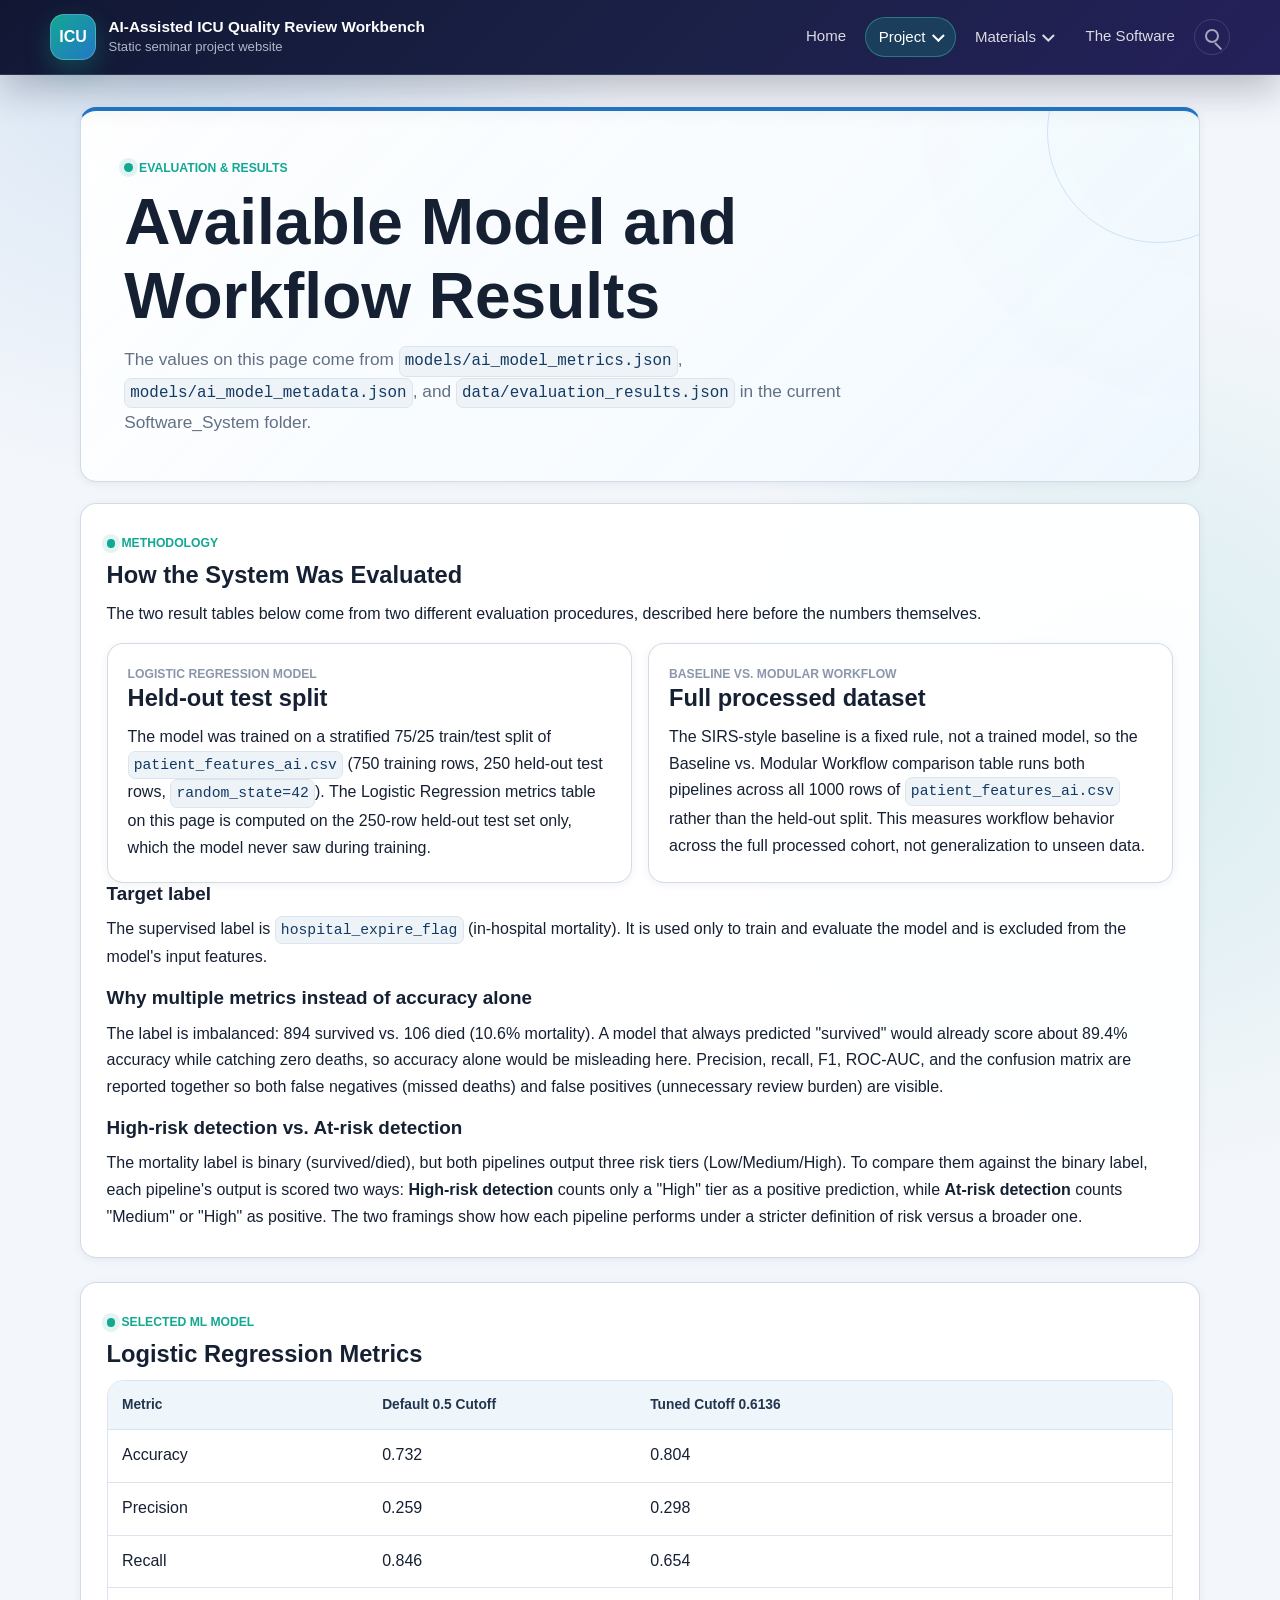
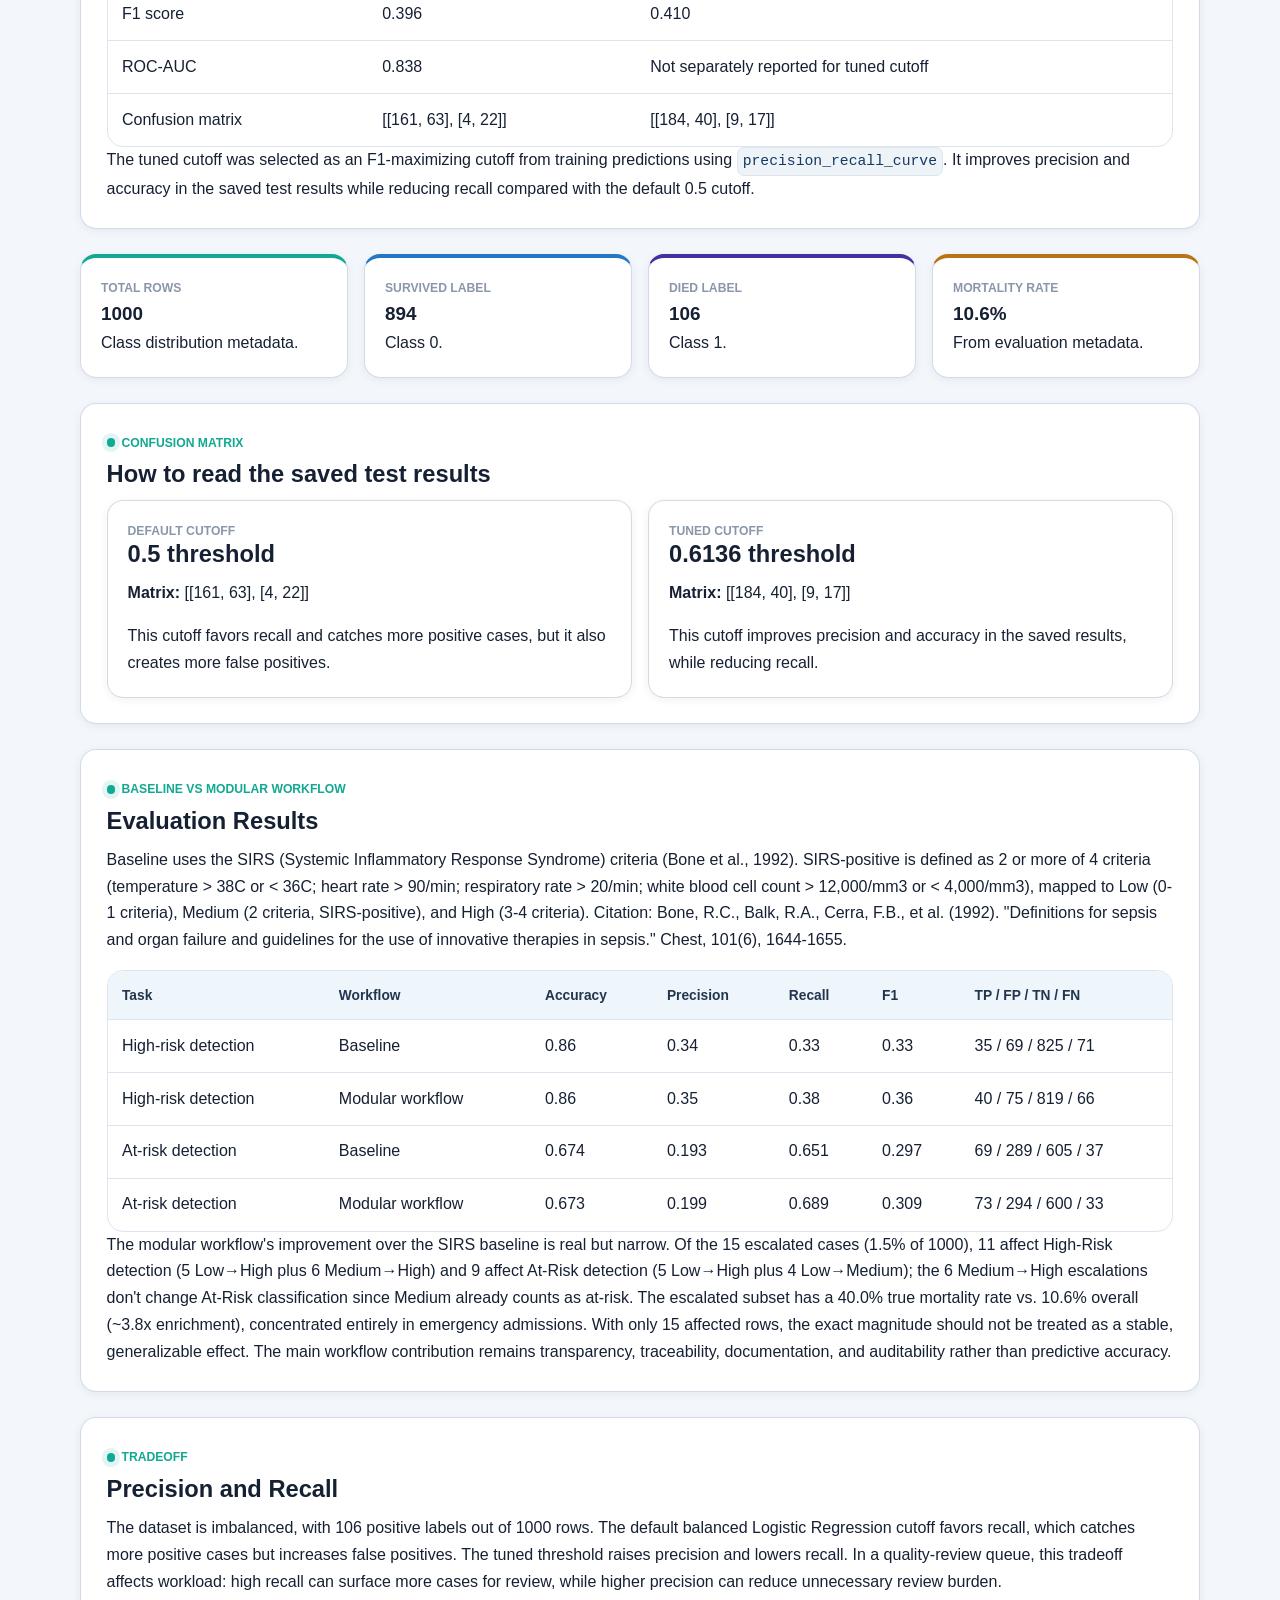
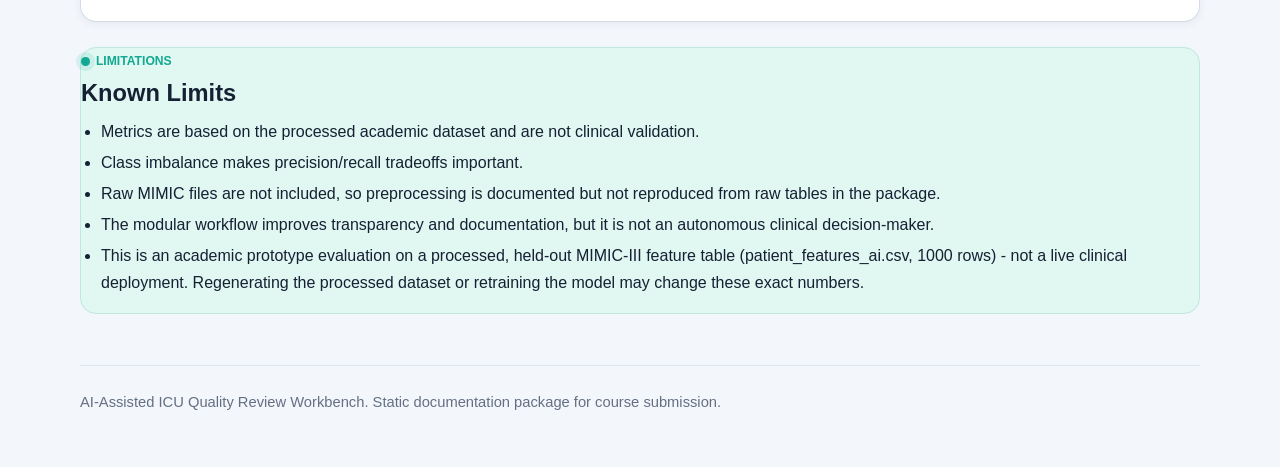
==== pages/evaluation-results.html @ 5333f2a6 "Publish updated project website" ====
<!doctype html>
<html lang="en">
<head>
  <meta charset="utf-8">
  <meta name="viewport" content="width=device-width, initial-scale=1">
  <title>Evaluation & Results - AI-Assisted ICU Quality Review Workbench</title>
  <link rel="stylesheet" href="../assets/site.css">
</head>
<body>
  <header class="topbar">
    <div class="topbar-inner">
      <a class="topbar-brand" href="../index.html" aria-label="AI-Assisted ICU Quality Review Workbench home">
        <span class="brand-mark">ICU</span>
        <span class="brand-text"><strong>AI-Assisted ICU Quality Review Workbench</strong><span>Static seminar project website</span></span>
      </a>
      <nav class="top-nav" aria-label="Primary navigation">
        <a class="nav-link" href="../index.html">Home</a>
        <div class="nav-dropdown">
          <button class="nav-trigger active" type="button" aria-haspopup="true">Project</button>
          <div class="dropdown-menu">
            <a href="research-question.html">Research Question &amp; Goals</a>
            <a href="system-overview.html">Workbench Overview</a>
            <a href="architecture.html">Architecture</a>
            <a href="dataset-preprocessing.html">Dataset &amp; Preprocessing</a>
            <a href="ai-methodology.html">AI Methodology</a>
            <a href="evaluation-results.html">Evaluation &amp; Results</a>
            <a href="development-process.html">Development Process</a>
          </div>
        </div>
        <div class="nav-dropdown">
          <button class="nav-trigger" type="button" aria-haspopup="true">Materials</button>
          <div class="dropdown-menu">
            <a href="related-work.html">Related Work / Articles</a>
            <a href="user-manual.html">User Manual</a>
            <a href="team.html">Team</a>
            <a href="downloads.html">Downloads</a>
          </div>
        </div>
        <a class="nav-link" href="software-system.html">The Software</a>
        <span class="search-icon" aria-hidden="true"></span>
      </nav>
    </div>
  </header>
  <main class="main-content">
    <section class="page-panel">
      <span class="eyebrow">Evaluation &amp; Results</span>
      <h1>Available Model and Workflow Results</h1>
      <p class="lead">The values on this page come from <code>models/ai_model_metrics.json</code>, <code>models/ai_model_metadata.json</code>, and <code>data/evaluation_results.json</code> in the current Software_System folder.</p>
    </section>

    <section class="section page-panel">
      <span class="eyebrow">Methodology</span>
      <h2>How the System Was Evaluated</h2>
      <p>The two result tables below come from two different evaluation procedures, described here before the numbers themselves.</p>
      <div class="grid two">
        <article class="card">
          <span>Logistic Regression model</span>
          <h2>Held-out test split</h2>
          <p>The model was trained on a stratified 75/25 train/test split of <code>patient_features_ai.csv</code> (750 training rows, 250 held-out test rows, <code>random_state=42</code>). The Logistic Regression metrics table on this page is computed on the 250-row held-out test set only, which the model never saw during training.</p>
        </article>
        <article class="card">
          <span>Baseline vs. modular workflow</span>
          <h2>Full processed dataset</h2>
          <p>The SIRS-style baseline is a fixed rule, not a trained model, so the Baseline vs. Modular Workflow comparison table runs both pipelines across all 1000 rows of <code>patient_features_ai.csv</code> rather than the held-out split. This measures workflow behavior across the full processed cohort, not generalization to unseen data.</p>
        </article>
      </div>
      <h3>Target label</h3>
      <p>The supervised label is <code>hospital_expire_flag</code> (in-hospital mortality). It is used only to train and evaluate the model and is excluded from the model's input features.</p>
      <h3>Why multiple metrics instead of accuracy alone</h3>
      <p>The label is imbalanced: 894 survived vs. 106 died (10.6% mortality). A model that always predicted "survived" would already score about 89.4% accuracy while catching zero deaths, so accuracy alone would be misleading here. Precision, recall, F1, ROC-AUC, and the confusion matrix are reported together so both false negatives (missed deaths) and false positives (unnecessary review burden) are visible.</p>
      <h3>High-risk detection vs. At-risk detection</h3>
      <p>The mortality label is binary (survived/died), but both pipelines output three risk tiers (Low/Medium/High). To compare them against the binary label, each pipeline's output is scored two ways: <strong>High-risk detection</strong> counts only a "High" tier as a positive prediction, while <strong>At-risk detection</strong> counts "Medium" or "High" as positive. The two framings show how each pipeline performs under a stricter definition of risk versus a broader one.</p>
    </section>

    <section class="section page-panel">
      <span class="eyebrow">Selected ML Model</span>
      <h2>Logistic Regression Metrics</h2>
      <div class="table-wrap">
        <table>
          <thead><tr><th>Metric</th><th>Default 0.5 Cutoff</th><th>Tuned Cutoff 0.6136</th></tr></thead>
          <tbody>
            <tr><td>Accuracy</td><td>0.732</td><td>0.804</td></tr>
            <tr><td>Precision</td><td>0.259</td><td>0.298</td></tr>
            <tr><td>Recall</td><td>0.846</td><td>0.654</td></tr>
            <tr><td>F1 score</td><td>0.396</td><td>0.410</td></tr>
            <tr><td>ROC-AUC</td><td>0.838</td><td>Not separately reported for tuned cutoff</td></tr>
            <tr><td>Confusion matrix</td><td>[[161, 63], [4, 22]]</td><td>[[184, 40], [9, 17]]</td></tr>
          </tbody>
        </table>
      </div>
      <p>The tuned cutoff was selected as an F1-maximizing cutoff from training predictions using <code>precision_recall_curve</code>. It improves precision and accuracy in the saved test results while reducing recall compared with the default 0.5 cutoff.</p>
    </section>

    <section class="section grid four">
      <div class="metric summary-card"><span>Total rows</span><strong>1000</strong><p>Class distribution metadata.</p></div>
      <div class="metric summary-card"><span>Survived label</span><strong>894</strong><p>Class 0.</p></div>
      <div class="metric summary-card"><span>Died label</span><strong>106</strong><p>Class 1.</p></div>
      <div class="metric summary-card"><span>Mortality rate</span><strong>10.6%</strong><p>From evaluation metadata.</p></div>
    </section>

    <section class="section page-panel">
      <span class="eyebrow">Confusion Matrix</span>
      <h2>How to read the saved test results</h2>
      <div class="grid two">
        <article class="card">
          <span>Default cutoff</span>
          <h2>0.5 threshold</h2>
          <p><strong>Matrix:</strong> [[161, 63], [4, 22]]</p>
          <p>This cutoff favors recall and catches more positive cases, but it also creates more false positives.</p>
        </article>
        <article class="card">
          <span>Tuned cutoff</span>
          <h2>0.6136 threshold</h2>
          <p><strong>Matrix:</strong> [[184, 40], [9, 17]]</p>
          <p>This cutoff improves precision and accuracy in the saved results, while reducing recall.</p>
        </article>
      </div>
    </section>

    <section class="section page-panel">
      <span class="eyebrow">Baseline vs Modular Workflow</span>
      <h2>Evaluation Results</h2>
      <p>Baseline uses the SIRS (Systemic Inflammatory Response Syndrome) criteria (Bone et al., 1992). SIRS-positive is defined as 2 or more of 4 criteria (temperature &gt; 38C or &lt; 36C; heart rate &gt; 90/min; respiratory rate &gt; 20/min; white blood cell count &gt; 12,000/mm3 or &lt; 4,000/mm3), mapped to Low (0-1 criteria), Medium (2 criteria, SIRS-positive), and High (3-4 criteria). Citation: Bone, R.C., Balk, R.A., Cerra, F.B., et al. (1992). "Definitions for sepsis and organ failure and guidelines for the use of innovative therapies in sepsis." Chest, 101(6), 1644-1655.</p>
      <div class="table-wrap">
        <table>
          <thead><tr><th>Task</th><th>Workflow</th><th>Accuracy</th><th>Precision</th><th>Recall</th><th>F1</th><th>TP / FP / TN / FN</th></tr></thead>
          <tbody>
            <tr><td>High-risk detection</td><td>Baseline</td><td>0.86</td><td>0.34</td><td>0.33</td><td>0.33</td><td>35 / 69 / 825 / 71</td></tr>
            <tr><td>High-risk detection</td><td>Modular workflow</td><td>0.86</td><td>0.35</td><td>0.38</td><td>0.36</td><td>40 / 75 / 819 / 66</td></tr>
            <tr><td>At-risk detection</td><td>Baseline</td><td>0.674</td><td>0.193</td><td>0.651</td><td>0.297</td><td>69 / 289 / 605 / 37</td></tr>
            <tr><td>At-risk detection</td><td>Modular workflow</td><td>0.673</td><td>0.199</td><td>0.689</td><td>0.309</td><td>73 / 294 / 600 / 33</td></tr>
          </tbody>
        </table>
      </div>
      <p>The modular workflow's improvement over the SIRS baseline is real but narrow. Of the 15 escalated cases (1.5% of 1000), 11 affect High-Risk detection (5 Low&rarr;High plus 6 Medium&rarr;High) and 9 affect At-Risk detection (5 Low&rarr;High plus 4 Low&rarr;Medium); the 6 Medium&rarr;High escalations don't change At-Risk classification since Medium already counts as at-risk. The escalated subset has a 40.0% true mortality rate vs. 10.6% overall (~3.8x enrichment), concentrated entirely in emergency admissions. With only 15 affected rows, the exact magnitude should not be treated as a stable, generalizable effect. The main workflow contribution remains transparency, traceability, documentation, and auditability rather than predictive accuracy.</p>
    </section>

    <section class="section page-panel">
      <span class="eyebrow">Tradeoff</span>
      <h2>Precision and Recall</h2>
      <p>The dataset is imbalanced, with 106 positive labels out of 1000 rows. The default balanced Logistic Regression cutoff favors recall, which catches more positive cases but increases false positives. The tuned threshold raises precision and lowers recall. In a quality-review queue, this tradeoff affects workload: high recall can surface more cases for review, while higher precision can reduce unnecessary review burden.</p>
    </section>

    <section class="section notice">
      <span class="eyebrow">Limitations</span>
      <h2>Known Limits</h2>
      <ul>
        <li>Metrics are based on the processed academic dataset and are not clinical validation.</li>
        <li>Class imbalance makes precision/recall tradeoffs important.</li>
        <li>Raw MIMIC files are not included, so preprocessing is documented but not reproduced from raw tables in the package.</li>
        <li>The modular workflow improves transparency and documentation, but it is not an autonomous clinical decision-maker.</li>
        <li>This is an academic prototype evaluation on a processed, held-out MIMIC-III feature table (patient_features_ai.csv, 1000 rows) - not a live clinical deployment. Regenerating the processed dataset or retraining the model may change these exact numbers.</li>
      </ul>
    </section>
        </main>
  <footer class="site-footer">
        <p>AI-Assisted ICU Quality Review Workbench. Static documentation package for course submission.</p>
      </footer>
</body>
</html>
---- assets/site.css ----
:root {
  --bg: #f3f6fb;
  --surface: #ffffff;
  --surface-soft: #f8fbff;
  --ink: #162033;
  --muted: #637083;
  --subtle: #8a97aa;
  --line: #dce5ef;
  --nav: #111733;
  --nav-2: #1b2147;
  --purple: #4330a3;
  --blue: #2377c7;
  --blue-dark: #144b83;
  --teal: #12a891;
  --teal-soft: #e0f7f2;
  --amber: #b87316;
  --shadow-sm: 0 2px 10px rgba(22, 32, 51, 0.06);
  --shadow-md: 0 18px 45px rgba(22, 32, 51, 0.12);
  --shadow-lg: 0 28px 70px rgba(14, 20, 46, 0.2);
  --radius: 16px;
  --radius-sm: 10px;
}

* {
  box-sizing: border-box;
}

html {
  scroll-behavior: smooth;
}

body {
  margin: 0;
  overflow-x: hidden;
  background:
    radial-gradient(circle at 12% 0%, rgba(35, 119, 199, 0.14), transparent 30rem),
    radial-gradient(circle at 88% 20%, rgba(18, 168, 145, 0.12), transparent 28rem),
    var(--bg);
  color: var(--ink);
  font-family: Arial, Helvetica, sans-serif;
  font-size: 16px;
  line-height: 1.68;
}

a {
  color: var(--blue);
}

a:hover,
a:focus {
  color: var(--teal);
}

code {
  display: inline-block;
  max-width: 100%;
  overflow-wrap: anywhere;
  background: #eef3f8;
  border: 1px solid var(--line);
  border-radius: 7px;
  padding: 0.06rem 0.32rem;
  color: #123a63;
  font-size: 0.92em;
}

.topbar {
  position: sticky;
  top: 0;
  z-index: 50;
  background: linear-gradient(135deg, var(--nav), var(--nav-2) 54%, #24205a);
  border-bottom: 1px solid rgba(255, 255, 255, 0.12);
  box-shadow: 0 16px 36px rgba(12, 18, 42, 0.24);
}

.topbar-inner {
  width: min(1180px, calc(100% - 2rem));
  margin: 0 auto;
  min-height: 74px;
  display: flex;
  align-items: center;
  justify-content: space-between;
  gap: 1.5rem;
}

.topbar-brand {
  min-width: 260px;
  display: grid;
  grid-template-columns: 46px minmax(0, 1fr);
  gap: 0.78rem;
  align-items: center;
  color: #ffffff;
  text-decoration: none;
}

.brand-mark {
  display: inline-grid;
  width: 46px;
  height: 46px;
  place-items: center;
  border: 1px solid rgba(255, 255, 255, 0.22);
  border-radius: 14px;
  background: linear-gradient(135deg, var(--teal), var(--blue));
  color: #ffffff;
  font-weight: 800;
  box-shadow: 0 10px 26px rgba(18, 168, 145, 0.32);
}

.brand-text strong {
  display: block;
  color: #ffffff;
  font-size: 0.96rem;
  line-height: 1.22;
}

.brand-text span {
  display: block;
  margin-top: 0.14rem;
  color: rgba(235, 243, 255, 0.72);
  font-size: 0.82rem;
  line-height: 1.25;
}

.top-nav {
  display: flex;
  align-items: center;
  justify-content: flex-end;
  gap: 0.35rem;
}

.nav-link,
.nav-trigger {
  min-height: 40px;
  border: 1px solid transparent;
  border-radius: 999px;
  background: transparent;
  color: rgba(255, 255, 255, 0.84);
  padding: 0.54rem 0.78rem;
  text-decoration: none;
  font: inherit;
  font-size: 0.94rem;
  line-height: 1.2;
  cursor: pointer;
}

.nav-link:hover,
.nav-link:focus,
.nav-trigger:hover,
.nav-trigger:focus {
  color: #ffffff;
  border-color: rgba(255, 255, 255, 0.2);
  background: rgba(255, 255, 255, 0.1);
}

.nav-link.active,
.nav-trigger.active {
  color: #ffffff;
  background: rgba(18, 168, 145, 0.22);
  border-color: rgba(66, 232, 212, 0.34);
}

.nav-trigger::after {
  content: "";
  display: inline-block;
  width: 0.42rem;
  height: 0.42rem;
  margin-left: 0.52rem;
  border-right: 2px solid currentColor;
  border-bottom: 2px solid currentColor;
  transform: translateY(-0.12rem) rotate(45deg);
}

.nav-dropdown {
  position: relative;
}

.dropdown-menu {
  position: absolute;
  right: 0;
  top: calc(100% + 0.55rem);
  min-width: 260px;
  display: grid;
  gap: 0.22rem;
  padding: 0.65rem;
  border: 1px solid rgba(255, 255, 255, 0.14);
  border-radius: 16px;
  background: rgba(18, 24, 52, 0.98);
  box-shadow: var(--shadow-lg);
  opacity: 0;
  visibility: hidden;
  transform: translateY(-6px);
  transition: opacity 140ms ease, transform 140ms ease, visibility 140ms ease;
}

.nav-dropdown:hover .dropdown-menu,
.nav-dropdown:focus-within .dropdown-menu {
  opacity: 1;
  visibility: visible;
  transform: translateY(0);
}

.dropdown-menu a {
  border-radius: 10px;
  color: rgba(255, 255, 255, 0.86);
  padding: 0.64rem 0.72rem;
  text-decoration: none;
  line-height: 1.25;
}

.dropdown-menu a:hover,
.dropdown-menu a:focus {
  background: rgba(66, 232, 212, 0.13);
  color: #ffffff;
}

.search-icon {
  position: relative;
  display: inline-block;
  width: 36px;
  height: 36px;
  border: 1px solid rgba(255, 255, 255, 0.18);
  border-radius: 999px;
  opacity: 0.78;
}

.search-icon::before {
  content: "";
  position: absolute;
  width: 10px;
  height: 10px;
  left: 10px;
  top: 9px;
  border: 2px solid rgba(255, 255, 255, 0.76);
  border-radius: 50%;
}

.search-icon::after {
  content: "";
  position: absolute;
  width: 9px;
  height: 2px;
  left: 20px;
  top: 22px;
  background: rgba(255, 255, 255, 0.76);
  transform: rotate(45deg);
  transform-origin: left center;
}

.main-content,
.site-footer {
  width: min(1120px, calc(100% - 2rem));
  margin: 0 auto;
}

.main-content {
  padding: 2rem 0 3.2rem;
}

.site-footer {
  border-top: 1px solid var(--line);
  color: var(--muted);
  padding: 1.5rem 0 2.4rem;
  font-size: 0.92rem;
}

.home-hero,
.hero {
  min-height: 520px;
  display: grid;
  grid-template-columns: minmax(0, 1.35fr) minmax(280px, 0.65fr);
  gap: 1.2rem;
  align-items: stretch;
}

.hero-panel,
.hero-aside,
.page-panel,
.card,
.notice,
.metric,
.download-item,
.team-card {
  border: 1px solid rgba(203, 214, 227, 0.86);
  border-radius: var(--radius);
  background: rgba(255, 255, 255, 0.94);
  box-shadow: var(--shadow-sm);
}

.hero-panel {
  position: relative;
  overflow: hidden;
  display: flex;
  flex-direction: column;
  justify-content: center;
  min-height: 520px;
  padding: clamp(2rem, 5vw, 4.4rem);
  background:
    linear-gradient(135deg, rgba(17, 23, 51, 0.9), rgba(34, 31, 89, 0.82)),
    url("hero-bg.svg") center/cover no-repeat;
  color: #ffffff;
  border: 0;
  box-shadow: var(--shadow-lg);
}

.hero-panel::after {
  content: "";
  position: absolute;
  inset: auto -80px -120px auto;
  width: 320px;
  height: 320px;
  border-radius: 50%;
  background: radial-gradient(circle, rgba(66, 232, 212, 0.26), transparent 68%);
}

.hero-panel > * {
  position: relative;
  z-index: 1;
}

.hero-aside {
  display: grid;
  align-content: space-between;
  gap: 1.4rem;
  padding: 1.5rem;
  background: linear-gradient(180deg, #ffffff, #f7fbff);
}

.page-panel:first-child {
  position: relative;
  overflow: hidden;
  padding: clamp(1.6rem, 4vw, 2.7rem);
  background:
    linear-gradient(135deg, rgba(255, 255, 255, 0.96), rgba(240, 248, 255, 0.9)),
    radial-gradient(circle at 100% 0%, rgba(18, 168, 145, 0.12), transparent 22rem);
  border-top: 4px solid var(--blue);
}

.page-panel:first-child::after {
  content: "";
  position: absolute;
  right: -70px;
  top: -90px;
  width: 220px;
  height: 220px;
  border: 1px solid rgba(35, 119, 199, 0.18);
  border-radius: 50%;
}

.team-panel:first-child::after {
  display: none;
}

.page-panel,
.card,
.metric,
.download-item,
.team-card {
  padding: 1.25rem;
}

.page-panel {
  padding: 1.6rem;
}

.eyebrow {
  display: inline-flex;
  align-items: center;
  gap: 0.38rem;
  margin-bottom: 0.52rem;
  color: var(--teal);
  font-size: 0.76rem;
  font-weight: 800;
  letter-spacing: 0;
  text-transform: uppercase;
}

.eyebrow::before {
  content: "";
  width: 0.55rem;
  height: 0.55rem;
  border-radius: 50%;
  background: currentColor;
  box-shadow: 0 0 0 5px rgba(18, 168, 145, 0.12);
}

.hero-panel .eyebrow {
  color: #73f2e1;
}

h1,
h2,
h3,
h4 {
  margin: 0 0 0.72rem;
  line-height: 1.15;
  letter-spacing: 0;
}

h1 {
  max-width: 880px;
  font-size: clamp(2.25rem, 5vw, 4.6rem);
}

h2 {
  font-size: 1.48rem;
}

h3 {
  font-size: 1.18rem;
}

h4 {
  font-size: 1.02rem;
}

p {
  margin: 0 0 1rem;
}

.lead {
  max-width: 780px;
  color: var(--muted);
  font-size: 1.08rem;
}

.hero-panel .lead {
  color: rgba(243, 249, 255, 0.88);
  font-size: clamp(1.06rem, 2vw, 1.22rem);
}

.hero-subtitle {
  margin: -0.3rem 0 1rem;
  color: #95fff0;
  font-size: clamp(1.16rem, 2.2vw, 1.55rem);
  font-weight: 700;
}

.hero-actions {
  display: flex;
  flex-wrap: wrap;
  gap: 0.78rem;
  margin-top: 1.4rem;
}

.button {
  display: inline-flex;
  align-items: center;
  justify-content: center;
  min-height: 44px;
  border: 1px solid transparent;
  border-radius: 999px;
  background: linear-gradient(135deg, var(--teal), var(--blue));
  color: #ffffff;
  padding: 0.62rem 1rem;
  text-decoration: none;
  font-weight: 800;
  line-height: 1.25;
  box-shadow: 0 12px 28px rgba(18, 168, 145, 0.18);
}

.button:hover,
.button:focus {
  color: #ffffff;
  filter: brightness(0.96);
}

.button.secondary {
  border-color: rgba(255, 255, 255, 0.2);
  background: rgba(255, 255, 255, 0.12);
  color: #ffffff;
  box-shadow: none;
}

.page-panel .button.secondary,
.card .button.secondary,
.download-item .button.secondary {
  border-color: var(--line);
  background: #ffffff;
  color: var(--blue-dark);
}

.page-panel .button.secondary:hover,
.card .button.secondary:hover,
.download-item .button.secondary:hover {
  background: #eef6ff;
  color: var(--blue-dark);
}

.stat-list,
.download-meta {
  display: grid;
  gap: 0.8rem;
  margin-top: 1rem;
}

.stat-list div {
  border-left: 3px solid var(--teal);
  padding-left: 0.8rem;
}

.stat-list span,
.metric span,
.card span,
.download-item span,
.team-card span {
  display: block;
  color: var(--subtle);
  font-size: 0.76rem;
  font-weight: 800;
  letter-spacing: 0;
  text-transform: uppercase;
}

.stat-list strong,
.metric strong {
  display: block;
  color: var(--ink);
  font-size: 1.18rem;
}

.section {
  margin-top: 1.35rem;
}

.section + .section {
  margin-top: 1.55rem;
}

.grid {
  display: grid;
  grid-template-columns: repeat(3, minmax(0, 1fr));
  gap: 1rem;
}

.grid.two {
  grid-template-columns: repeat(2, minmax(0, 1fr));
}

.grid.four {
  grid-template-columns: repeat(4, minmax(0, 1fr));
}

.card,
.metric,
.download-item,
.team-card {
  transition: transform 150ms ease, box-shadow 150ms ease, border-color 150ms ease;
}

.card:hover,
.metric:hover,
.download-item:hover,
.team-card:hover {
  transform: translateY(-2px);
  border-color: rgba(35, 119, 199, 0.34);
  box-shadow: var(--shadow-md);
}

.summary-card {
  min-height: 100%;
  border-top: 4px solid var(--teal);
}

.summary-card:nth-child(2) {
  border-top-color: var(--blue);
}

.summary-card:nth-child(3) {
  border-top-color: var(--purple);
}

.summary-card:nth-child(4) {
  border-top-color: var(--amber);
}

.feature-list {
  display: grid;
  grid-template-columns: repeat(5, minmax(0, 1fr));
  gap: 0.85rem;
  margin-top: 1.1rem;
}

.feature-list div {
  border: 1px solid var(--line);
  border-radius: 14px;
  background: #ffffff;
  padding: 1rem;
}

.feature-list strong {
  display: block;
  margin-bottom: 0.35rem;
  color: var(--blue-dark);
}

.notice {
  background: var(--teal-soft);
  border-color: #bfe8df;
  box-shadow: none;
}

.warning,
.pending {
  background: #fff8ed;
  border-color: #efd2a6;
}

.safety-note {
  border-left: 5px solid var(--teal);
}

.danger {
  background: #fff1f1;
  border-color: #e8b9b9;
}

.table-wrap {
  max-width: 100%;
  overflow-x: auto;
  border: 1px solid var(--line);
  border-radius: var(--radius);
  background: #ffffff;
}

table {
  width: 100%;
  min-width: 620px;
  border-collapse: collapse;
}

th,
td {
  border-bottom: 1px solid var(--line);
  padding: 0.78rem 0.9rem;
  text-align: left;
  vertical-align: top;
}

th {
  background: #eef5fb;
  color: #22354e;
  font-size: 0.86rem;
}

tr:last-child td {
  border-bottom: 0;
}

.workflow {
  display: grid;
  gap: 0.75rem;
  counter-reset: step;
}

.workflow div {
  display: grid;
  grid-template-columns: auto minmax(0, 1fr);
  gap: 0.78rem;
  align-items: start;
  background: #ffffff;
  border: 1px solid var(--line);
  border-radius: 14px;
  padding: 0.95rem;
}

.workflow div::before {
  counter-increment: step;
  content: counter(step);
  display: inline-grid;
  width: 30px;
  height: 30px;
  place-items: center;
  border-radius: 50%;
  background: linear-gradient(135deg, var(--blue), var(--teal));
  color: #ffffff;
  font-weight: 800;
}

.diagram {
  display: grid;
  gap: 0.8rem;
}

.diagram div {
  border: 1px solid var(--line);
  border-left: 5px solid var(--blue);
  border-radius: 14px;
  background: #ffffff;
  padding: 0.95rem;
}

.diagram .split {
  display: grid;
  grid-template-columns: repeat(2, minmax(0, 1fr));
  gap: 0.8rem;
  border: 0;
  padding: 0;
  background: transparent;
}

pre {
  max-width: 100%;
  overflow-x: auto;
  white-space: pre-wrap;
  word-break: break-word;
  background: #101827;
  color: #eef6ff;
  border: 1px solid rgba(255, 255, 255, 0.08);
  border-radius: 14px;
  padding: 1rem;
}

ul,
ol {
  margin-top: 0;
  padding-left: 1.25rem;
}

li + li {
  margin-top: 0.26rem;
}

.download-list {
  display: grid;
  gap: 1rem;
}

.download-item {
  display: grid;
  grid-template-columns: minmax(0, 1fr) auto;
  gap: 1rem;
  align-items: start;
}

.download-item h2 a {
  text-decoration: none;
}

.download-item.primary-download {
  border: 1px solid rgba(35, 119, 199, 0.28);
  border-top: 5px solid var(--blue);
  background:
    linear-gradient(135deg, #ffffff, #eff8ff);
  box-shadow: var(--shadow-md);
}

.download-size,
.status-pill {
  display: inline-flex;
  align-items: center;
  justify-content: center;
  border-radius: 999px;
  background: #eef6ff;
  color: var(--blue-dark);
  padding: 0.34rem 0.62rem;
  font-size: 0.82rem;
  font-weight: 800;
  white-space: nowrap;
}

.status-pill.pending {
  background: #fff0d5;
  color: #7b4b0d;
}

.team-panel {
  text-align: center;
}

.team-panel .lead {
  margin-left: auto;
  margin-right: auto;
}

.team-grid {
  display: grid;
  grid-template-columns: repeat(4, minmax(0, 1fr));
  gap: 1rem;
  margin-top: 1.2rem;
}

.team-card {
  min-height: 150px;
  display: grid;
  place-items: center;
  text-align: center;
  background:
    linear-gradient(180deg, #ffffff, #f7fbff);
}

.team-card h2 {
  margin-bottom: 0;
  font-size: 1.24rem;
}

.card p:last-child,
.metric p:last-child,
.notice p:last-child,
.download-item p:last-child,
.page-panel p:last-child,
.team-card p:last-child {
  margin-bottom: 0;
}

.screenshot-group {
  display: grid;
  gap: 1.6rem;
  margin-top: 1.1rem;
}

.screenshot-figure {
  max-width: 750px;
  margin: 0 auto;
  border: 1px solid var(--line);
  border-radius: var(--radius);
  background: #ffffff;
  box-shadow: var(--shadow-sm);
  overflow: hidden;
}

.screenshot-figure img {
  display: block;
  width: 100%;
  max-width: 100%;
  height: auto;
  border-bottom: 1px solid var(--line);
}

.screenshot-figure figcaption {
  padding: 0.85rem 1.1rem;
  color: var(--muted);
  font-size: 0.85rem;
  line-height: 1.5;
}

.screenshot-pair {
  max-width: 750px;
  margin: 0 auto;
  display: grid;
  grid-template-columns: 1fr 1fr;
  gap: 16px;
}

.screenshot-pair .screenshot-figure {
  max-width: none;
  margin: 0;
}

@media (max-width: 768px) {
  .screenshot-pair {
    grid-template-columns: 1fr;
  }
}

@media (max-width: 980px) {
  .topbar-inner {
    align-items: flex-start;
    flex-direction: column;
    gap: 0.85rem;
    padding: 0.9rem 0;
  }

  .topbar-brand {
    min-width: 0;
  }

  .top-nav {
    width: 100%;
    justify-content: flex-start;
    flex-wrap: wrap;
  }

  .dropdown-menu {
    left: 0;
    right: auto;
  }

  .home-hero,
  .hero,
  .grid.four,
  .feature-list,
  .team-grid {
    grid-template-columns: repeat(2, minmax(0, 1fr));
  }

  .hero-panel {
    min-height: 440px;
  }

  .hero-aside {
    grid-column: 1 / -1;
  }
}

@media (max-width: 760px) {
  .main-content,
  .site-footer,
  .topbar-inner {
    width: min(100% - 1.2rem, 1120px);
  }

  .main-content {
    padding-top: 1.25rem;
  }

  .top-nav {
    display: grid;
    grid-template-columns: repeat(2, minmax(0, 1fr));
    gap: 0.45rem;
  }

  .nav-link,
  .nav-trigger {
    width: 100%;
    justify-content: center;
    text-align: center;
  }

  .nav-dropdown {
    width: 100%;
  }

  .dropdown-menu {
    position: static;
    min-width: 0;
    width: 100%;
    margin-top: 0.35rem;
    display: none;
    opacity: 1;
    visibility: visible;
    transform: none;
    box-shadow: none;
  }

  .nav-dropdown:hover .dropdown-menu,
  .nav-dropdown:focus-within .dropdown-menu {
    display: grid;
  }

  .search-icon {
    display: none;
  }

  .home-hero,
  .hero,
  .grid,
  .grid.two,
  .grid.four,
  .feature-list,
  .diagram .split,
  .team-grid {
    grid-template-columns: 1fr;
  }

  .hero-panel {
    min-height: auto;
  }

  .download-item {
    grid-template-columns: 1fr;
  }
}

@media (max-width: 520px) {
  body {
    font-size: 15px;
  }

  .brand-text strong {
    font-size: 0.9rem;
  }

  .hero-panel,
  .page-panel {
    padding: 1.2rem;
  }

  .hero-actions .button,
  .download-item .button {
    width: 100%;
  }
}
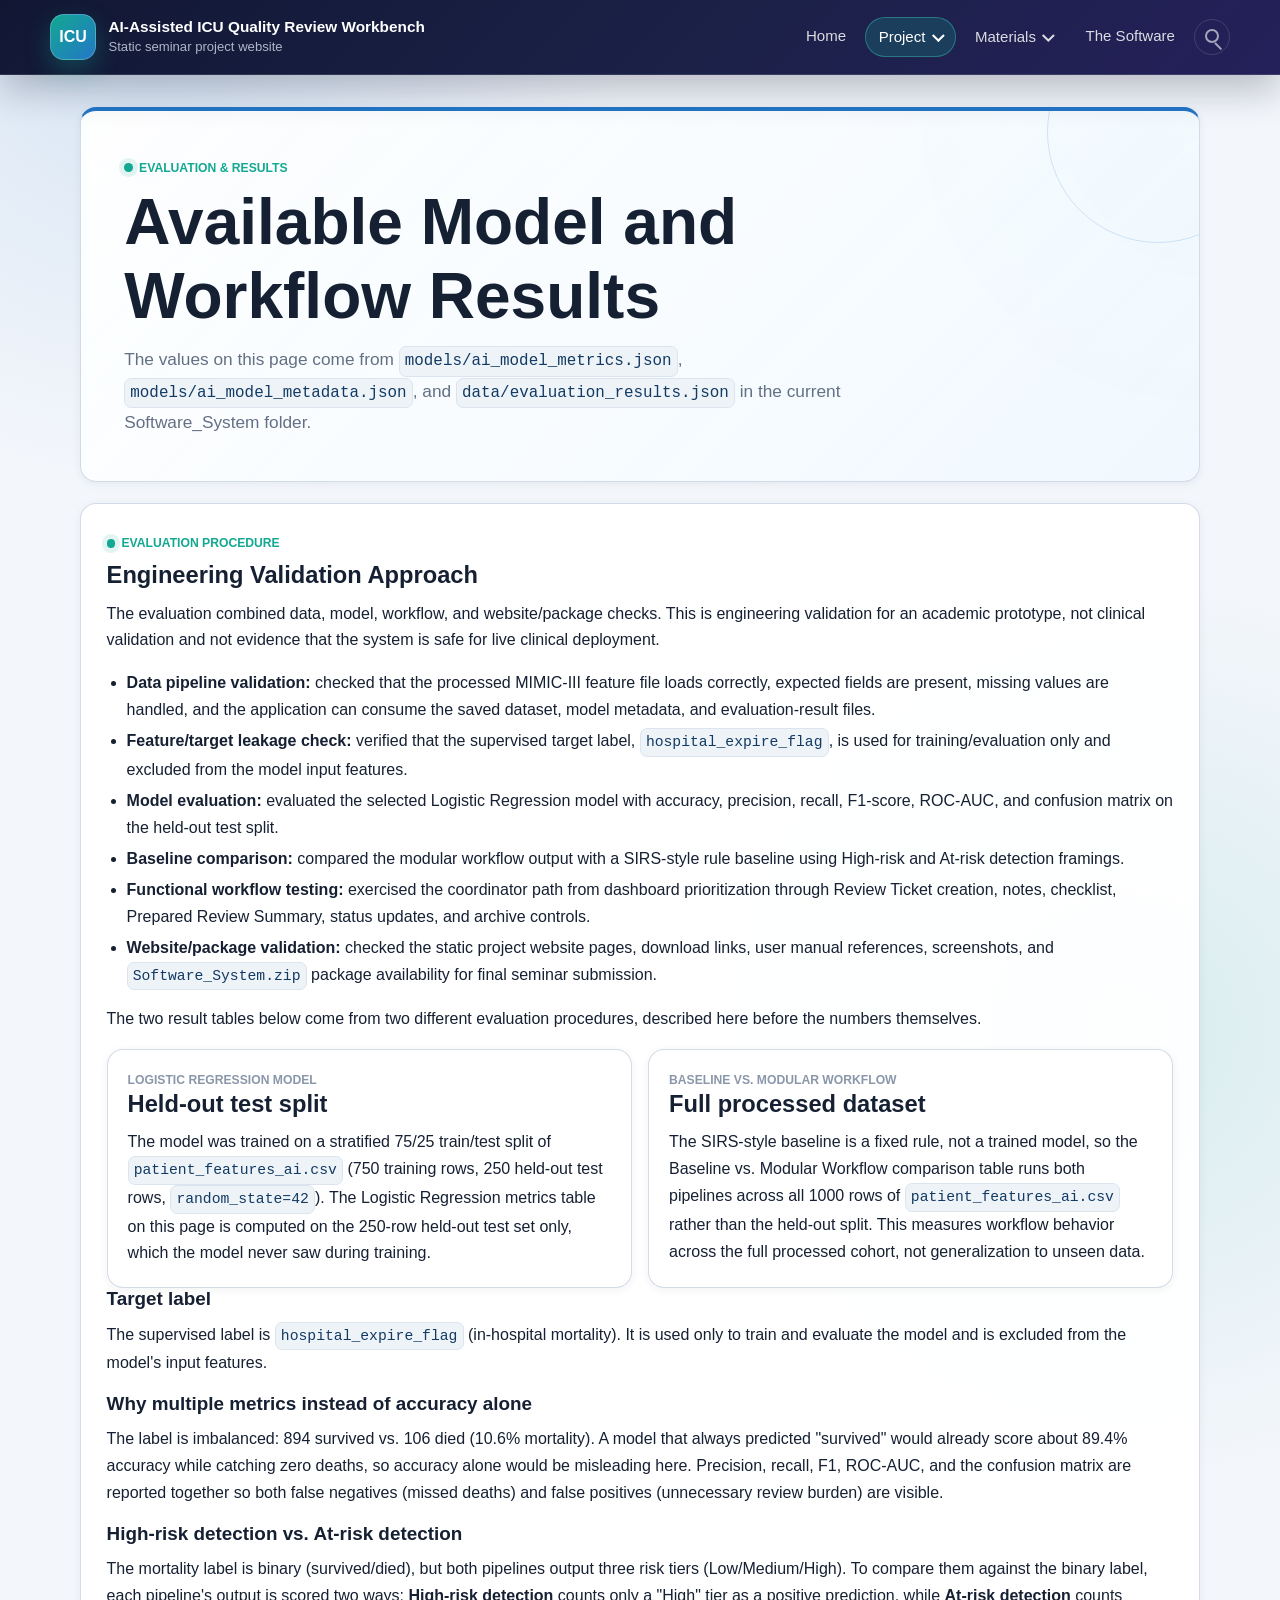
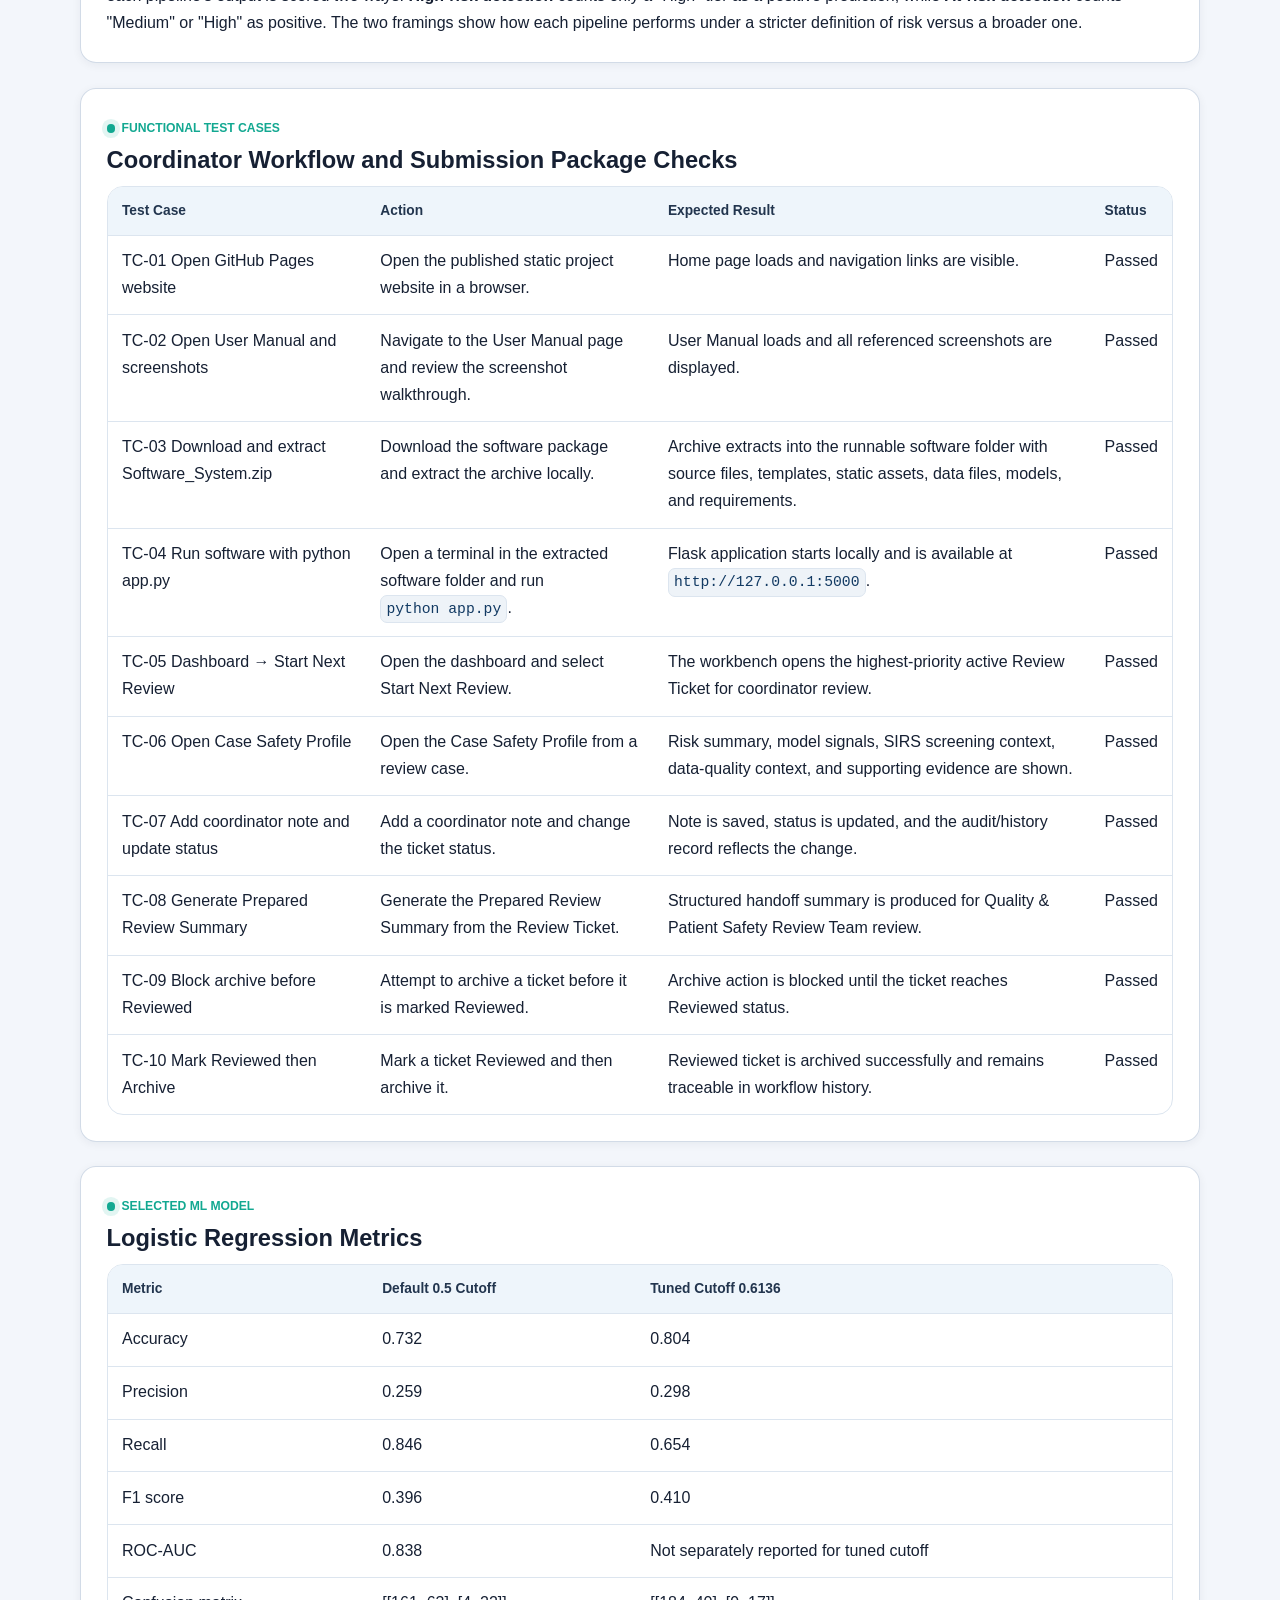
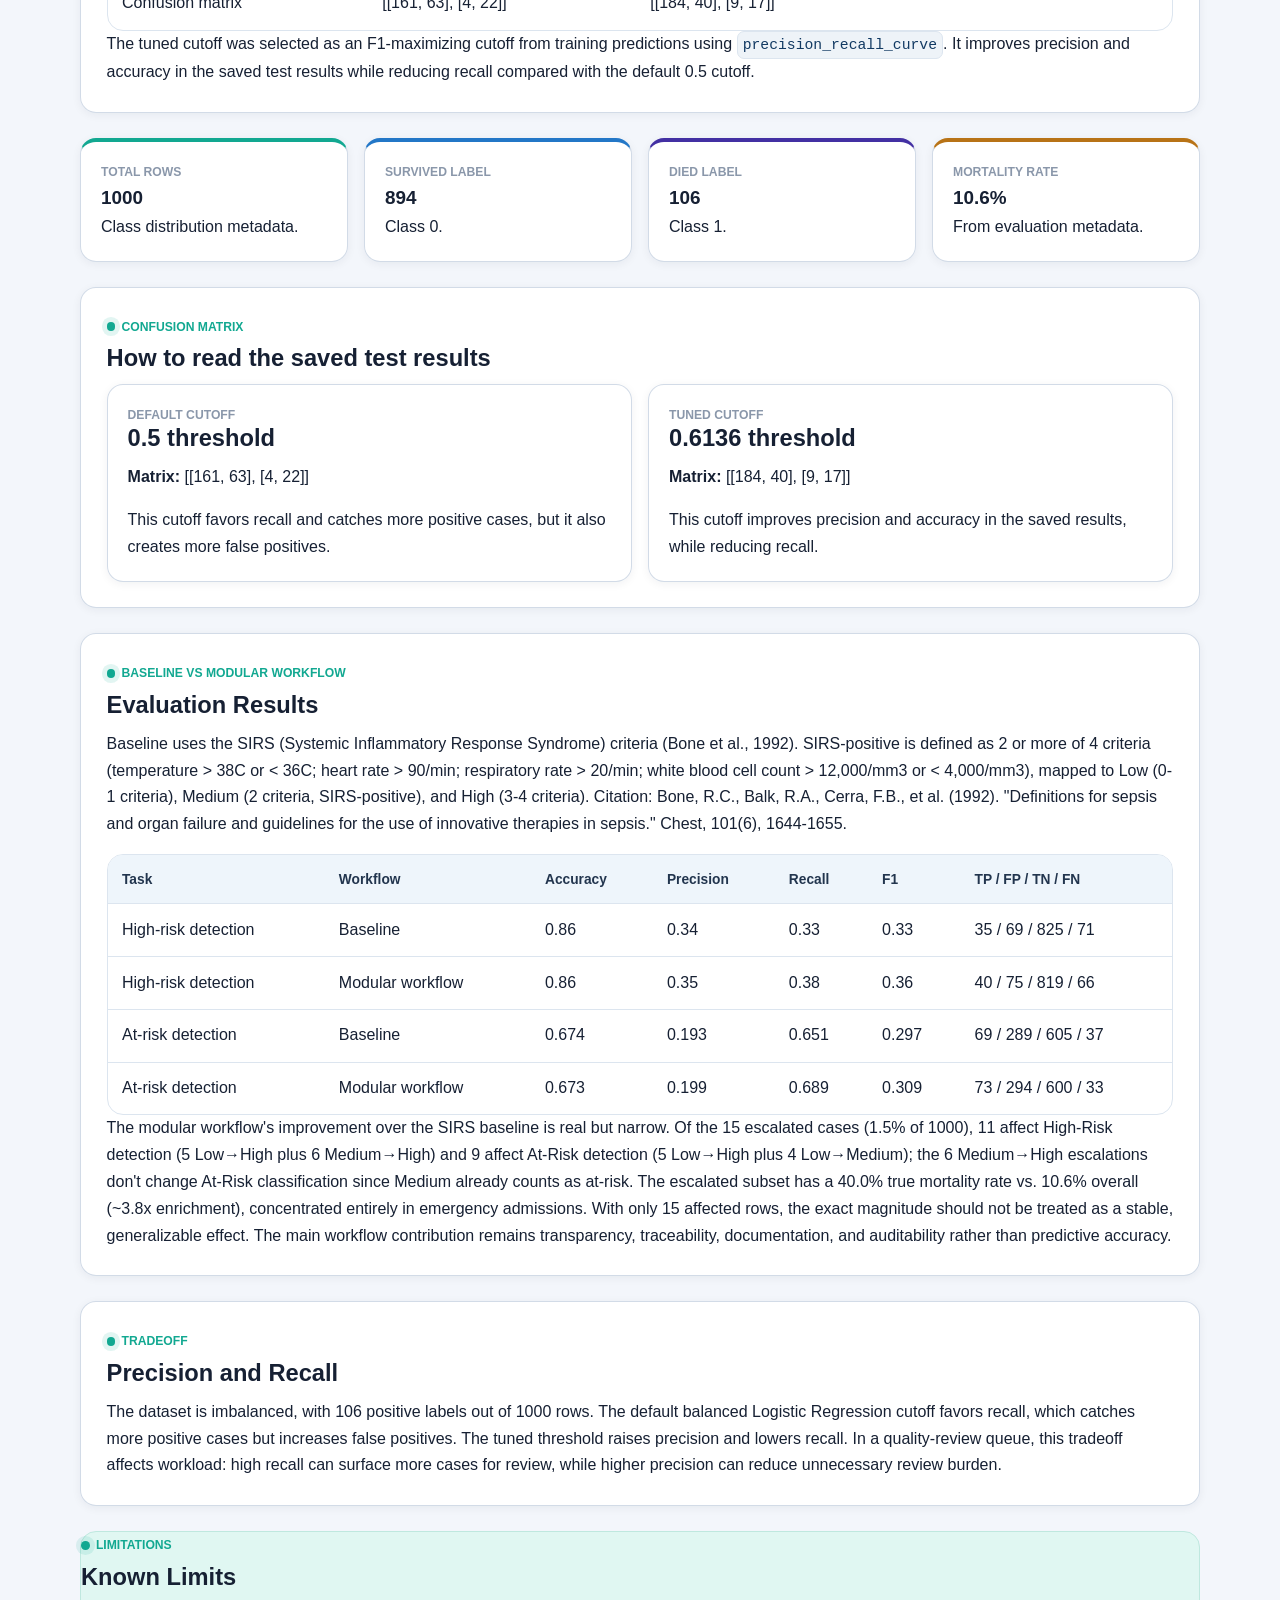
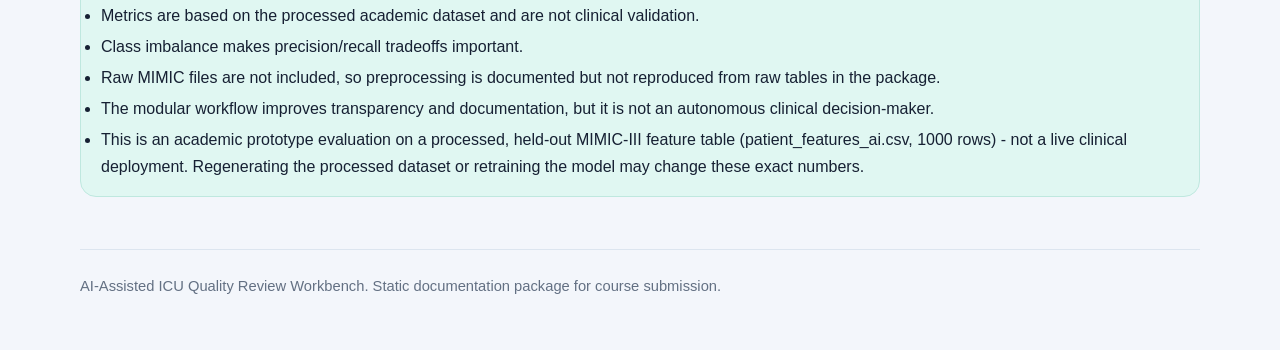
==== commit 9964ef86: "Add coordinator story and evaluation test cases" ====
--- a/pages/evaluation-results.html
+++ b/pages/evaluation-results.html
@@ -49,8 +49,17 @@
     </section>
 
     <section class="section page-panel">
-      <span class="eyebrow">Methodology</span>
-      <h2>How the System Was Evaluated</h2>
+      <span class="eyebrow">Evaluation Procedure</span>
+      <h2>Engineering Validation Approach</h2>
+      <p>The evaluation combined data, model, workflow, and website/package checks. This is engineering validation for an academic prototype, not clinical validation and not evidence that the system is safe for live clinical deployment.</p>
+      <ul>
+        <li><strong>Data pipeline validation:</strong> checked that the processed MIMIC-III feature file loads correctly, expected fields are present, missing values are handled, and the application can consume the saved dataset, model metadata, and evaluation-result files.</li>
+        <li><strong>Feature/target leakage check:</strong> verified that the supervised target label, <code>hospital_expire_flag</code>, is used for training/evaluation only and excluded from the model input features.</li>
+        <li><strong>Model evaluation:</strong> evaluated the selected Logistic Regression model with accuracy, precision, recall, F1-score, ROC-AUC, and confusion matrix on the held-out test split.</li>
+        <li><strong>Baseline comparison:</strong> compared the modular workflow output with a SIRS-style rule baseline using High-risk and At-risk detection framings.</li>
+        <li><strong>Functional workflow testing:</strong> exercised the coordinator path from dashboard prioritization through Review Ticket creation, notes, checklist, Prepared Review Summary, status updates, and archive controls.</li>
+        <li><strong>Website/package validation:</strong> checked the static project website pages, download links, user manual references, screenshots, and <code>Software_System.zip</code> package availability for final seminar submission.</li>
+      </ul>
       <p>The two result tables below come from two different evaluation procedures, described here before the numbers themselves.</p>
       <div class="grid two">
         <article class="card">
@@ -70,6 +79,28 @@
       <p>The label is imbalanced: 894 survived vs. 106 died (10.6% mortality). A model that always predicted "survived" would already score about 89.4% accuracy while catching zero deaths, so accuracy alone would be misleading here. Precision, recall, F1, ROC-AUC, and the confusion matrix are reported together so both false negatives (missed deaths) and false positives (unnecessary review burden) are visible.</p>
       <h3>High-risk detection vs. At-risk detection</h3>
       <p>The mortality label is binary (survived/died), but both pipelines output three risk tiers (Low/Medium/High). To compare them against the binary label, each pipeline's output is scored two ways: <strong>High-risk detection</strong> counts only a "High" tier as a positive prediction, while <strong>At-risk detection</strong> counts "Medium" or "High" as positive. The two framings show how each pipeline performs under a stricter definition of risk versus a broader one.</p>
+    </section>
+
+    <section class="section page-panel">
+      <span class="eyebrow">Functional Test Cases</span>
+      <h2>Coordinator Workflow and Submission Package Checks</h2>
+      <div class="table-wrap">
+        <table>
+          <thead><tr><th>Test Case</th><th>Action</th><th>Expected Result</th><th>Status</th></tr></thead>
+          <tbody>
+            <tr><td>TC-01 Open GitHub Pages website</td><td>Open the published static project website in a browser.</td><td>Home page loads and navigation links are visible.</td><td>Passed</td></tr>
+            <tr><td>TC-02 Open User Manual and screenshots</td><td>Navigate to the User Manual page and review the screenshot walkthrough.</td><td>User Manual loads and all referenced screenshots are displayed.</td><td>Passed</td></tr>
+            <tr><td>TC-03 Download and extract Software_System.zip</td><td>Download the software package and extract the archive locally.</td><td>Archive extracts into the runnable software folder with source files, templates, static assets, data files, models, and requirements.</td><td>Passed</td></tr>
+            <tr><td>TC-04 Run software with python app.py</td><td>Open a terminal in the extracted software folder and run <code>python app.py</code>.</td><td>Flask application starts locally and is available at <code>http://127.0.0.1:5000</code>.</td><td>Passed</td></tr>
+            <tr><td>TC-05 Dashboard &rarr; Start Next Review</td><td>Open the dashboard and select Start Next Review.</td><td>The workbench opens the highest-priority active Review Ticket for coordinator review.</td><td>Passed</td></tr>
+            <tr><td>TC-06 Open Case Safety Profile</td><td>Open the Case Safety Profile from a review case.</td><td>Risk summary, model signals, SIRS screening context, data-quality context, and supporting evidence are shown.</td><td>Passed</td></tr>
+            <tr><td>TC-07 Add coordinator note and update status</td><td>Add a coordinator note and change the ticket status.</td><td>Note is saved, status is updated, and the audit/history record reflects the change.</td><td>Passed</td></tr>
+            <tr><td>TC-08 Generate Prepared Review Summary</td><td>Generate the Prepared Review Summary from the Review Ticket.</td><td>Structured handoff summary is produced for Quality &amp; Patient Safety Review Team review.</td><td>Passed</td></tr>
+            <tr><td>TC-09 Block archive before Reviewed</td><td>Attempt to archive a ticket before it is marked Reviewed.</td><td>Archive action is blocked until the ticket reaches Reviewed status.</td><td>Passed</td></tr>
+            <tr><td>TC-10 Mark Reviewed then Archive</td><td>Mark a ticket Reviewed and then archive it.</td><td>Reviewed ticket is archived successfully and remains traceable in workflow history.</td><td>Passed</td></tr>
+          </tbody>
+        </table>
+      </div>
     </section>
 
     <section class="section page-panel">
